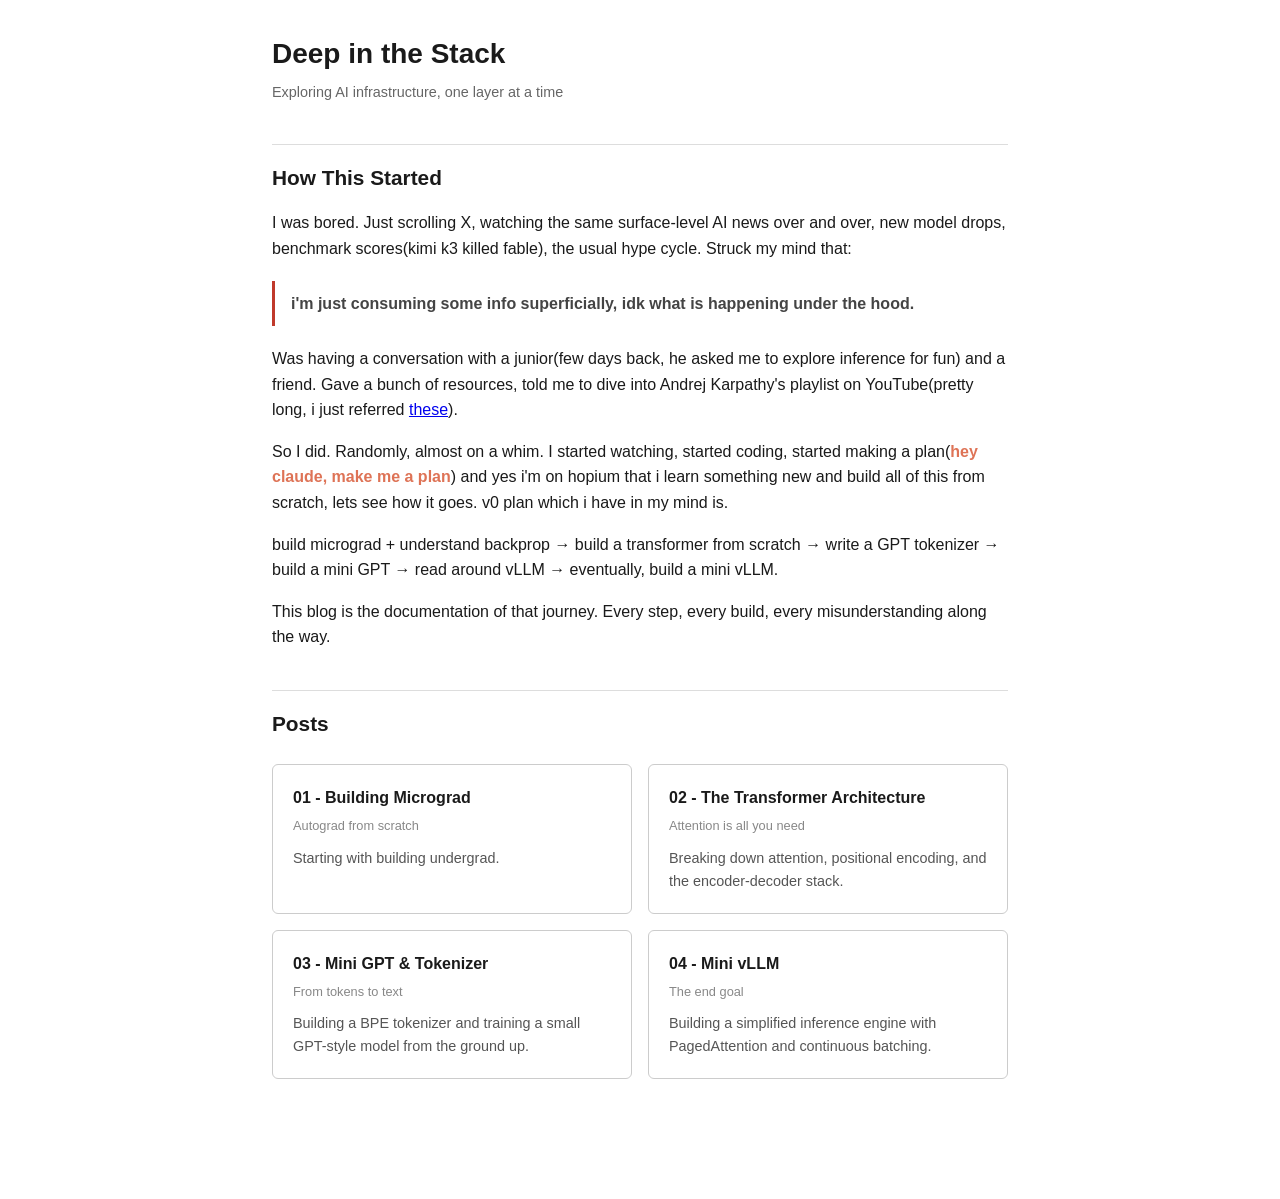
==== index.html @ 7047fded "v0" ====
<!doctype html>
<html lang="en">
<head>
<meta charset="utf-8">
<meta name="viewport" content="width=device-width, initial-scale=1">
<title>Deep in the Stack</title>
<style>
  :root { color-scheme: light dark; }
  body {
    font-family: -apple-system, BlinkMacSystemFont, "Segoe UI", Roboto, sans-serif;
    line-height: 1.6;
    max-width: 46rem;
    margin: 0 auto;
    padding: 2rem 1.25rem 6rem;
    color: #1a1a1a;
    background: #fff;
  }
  h1 { font-size: 1.75rem; margin: 0 0 .25rem; }
  h2 { font-size: 1.3rem; margin: 2.5rem 0 .75rem; padding-top: 1rem; border-top: 1px solid #ddd; }
  h3 { font-size: 1.05rem; margin: 1.75rem 0 .5rem; }
  .sub { color: #666; margin: 0 0 1.5rem; font-size: .9rem; }
  table { border-collapse: collapse; width: 100%; margin: 1rem 0; font-size: .9rem; }
  th, td { border: 1px solid #ccc; padding: .4rem .6rem; text-align: left; vertical-align: top; }
  th { background: #f2f2f2; font-weight: 600; }
  code { background: #f2f2f2; padding: .1rem .3rem; border-radius: 3px; font-size: .85em; }
  .note { border-left: 3px solid #999; padding: .6rem 0 .6rem 1rem; margin: 1.25rem 0; color: #444; }
  .warn { border-left-color: #c0392b; }
  .build { color: #1a7f37; font-weight: 600; }
  .partner { color: #DE7356; font-weight: 600; }
  .skip { color: #c0392b; font-weight: 600; }
  .have { color: #0969da; font-weight: 600; }
  ul, ol { padding-left: 1.4rem; }
  li { margin: .3rem 0; }
  .wrap { overflow-x: auto; }

  .cards {
    display: grid;
    grid-template-columns: repeat(auto-fill, minmax(16rem, 1fr));
    gap: 1rem;
    margin: 1.5rem 0;
  }
  .card {
    border: 1px solid #ccc;
    border-radius: 6px;
    padding: 1.25rem;
    text-decoration: none;
    color: inherit;
    display: block;
    transition: border-color 0.15s ease;
  }
  .card:hover { border-color: #999; }
  .card h3 { font-size: 1rem; margin: 0 0 .35rem; }
  .card .meta { font-size: .8rem; color: #888; margin: 0; }
  .card .desc { font-size: .9rem; color: #555; margin: .6rem 0 0; }
  @media (prefers-color-scheme: dark) {
    body { color: #e4e4e4; background: #191919; }
    h2 { border-top-color: #3a3a3a; }
    th { background: #262626; }
    th, td { border-color: #3a3a3a; }
    code { background: #262626; }
    .sub { color: #999; }
    .note { color: #bbb; border-left-color: #666; }
    .warn { border-left-color: #e74c3c; }
    .build { color: #3fb950; }
    .partner { color: #DE7356; }
    .skip { color: #f85149; }
    .have { color: #58a6ff; }
    .card { border-color: #3a3a3a; }
    .card:hover { border-color: #555; }
    .card .meta { color: #777; }
    .card .desc { color: #aaa; }
  }
</style>
</head>
<body>

<h1>Deep in the Stack</h1>
<p class="sub">
  Exploring AI infrastructure, one layer at a time
</p>

<h2>How This Started</h2>
<p>
  I was bored. Just scrolling X, watching the same surface-level AI news over and over, new model drops, benchmark scores(kimi k3 killed fable), the usual hype cycle.
  Struck my mind that:
  </p>
  <div class="note warn">
    <strong>i'm just consuming some info superficially, idk what is happening under the hood.</strong>
  </div>
<p>
  Was having a conversation with a junior(few days back, he asked me to explore inference for fun) and a friend. Gave a bunch of resources, told me to dive into Andrej Karpathy's playlist on YouTube(pretty long, i just referred <a href="https://youtube.com/playlist?list=PLR_YO5t3LK6o&si=Pe8R0jk0XlUkGrOL" target="_blank">these</a>).
</p>
<p>
  So I did. Randomly, almost on a whim. I started watching, started coding, started
  making a plan(<span class="partner">hey claude, make me a plan</span>) 
  
and yes i'm on hopium that i learn something new and build all of this from scratch, lets see how it goes. v0 plan which i have in my mind is.
  <p>
  build micrograd + understand
  backprop → build a transformer from scratch → write a GPT tokenizer → build a mini
  GPT → read around vLLM → eventually, build a mini vLLM.
</p>
<p>
  This blog is the documentation of that journey. Every step, every build, every
  misunderstanding along the way.
</p>

<h2>Posts</h2>
<div class="cards">
  <a href="posts/01-micrograd.html" class="card">
    <h3>01 - Building Micrograd</h3>
    <p class="meta">Autograd from scratch</p>
    <p class="desc">Starting with building undergrad.</p>
  </a>
  <a href="posts/02-transformers.html" class="card">
    <h3>02 - The Transformer Architecture</h3>
    <p class="meta">Attention is all you need</p>
    <p class="desc">Breaking down attention, positional encoding, and the encoder-decoder stack.</p>
  </a>
  <a href="posts/03-mini-gpt.html" class="card">
    <h3>03 - Mini GPT &amp; Tokenizer</h3>
    <p class="meta">From tokens to text</p>
    <p class="desc">Building a BPE tokenizer and training a small GPT-style model from the ground up.</p>
  </a>
  <a href="posts/04-mini-vllm.html" class="card">
    <h3>04 - Mini vLLM</h3>
    <p class="meta">The end goal</p>
    <p class="desc">Building a simplified inference engine with PagedAttention and continuous batching.</p>
  </a>
</div>

</body>
<script>
  function warn(text, selector) {
    const el = document.createElement('div');
    el.className = 'note warn';
    el.textContent = text;
    if (selector) {
      const ref = document.querySelector(selector);
      if (ref && ref.parentNode) ref.parentNode.insertBefore(el, ref);
      else document.body.appendChild(el);
    } else {
      document.body.appendChild(el);
    }
    return el;
  }
  window.warn = warn;
</script>
</html>
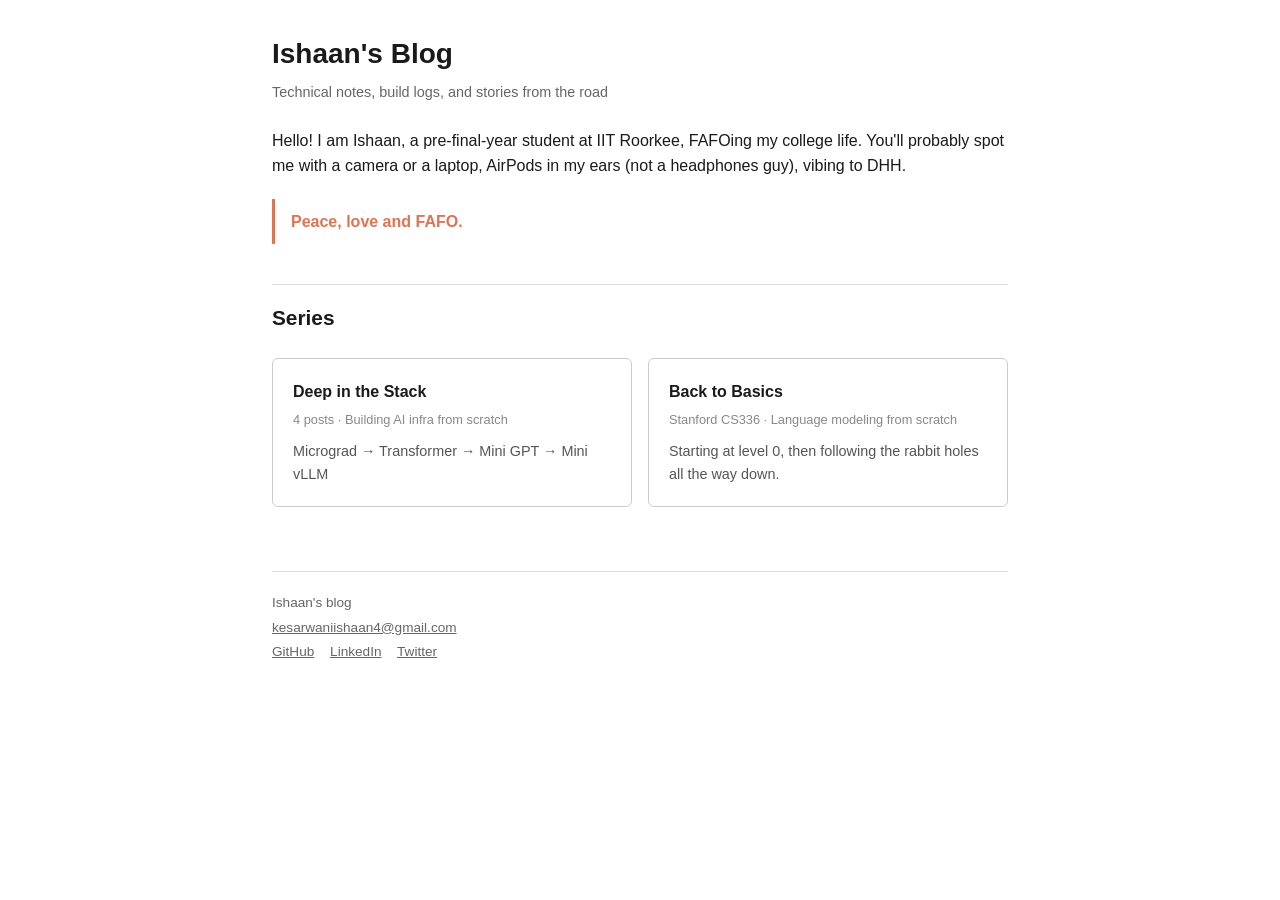
==== commit 2161c1d4: "bruh" ====
--- a/index.html
+++ b/index.html
@@ -3,7 +3,7 @@
 <head>
 <meta charset="utf-8">
 <meta name="viewport" content="width=device-width, initial-scale=1">
-<title>Deep in the Stack</title>
+<title>Ishaan's Blog</title>
 <style>
   :root { color-scheme: light dark; }
   body {
@@ -24,6 +24,7 @@
   th { background: #f2f2f2; font-weight: 600; }
   code { background: #f2f2f2; padding: .1rem .3rem; border-radius: 3px; font-size: .85em; }
   .note { border-left: 3px solid #999; padding: .6rem 0 .6rem 1rem; margin: 1.25rem 0; color: #444; }
+  blockquote { margin: 1.25rem 0; padding: .6rem 1rem; border-left: 3px solid #DE7356; color: #DE7356; font-weight: 600; }
   .warn { border-left-color: #c0392b; }
   .build { color: #1a7f37; font-weight: 600; }
   .partner { color: #DE7356; font-weight: 600; }
@@ -52,6 +53,9 @@
   .card h3 { font-size: 1rem; margin: 0 0 .35rem; }
   .card .meta { font-size: .8rem; color: #888; margin: 0; }
   .card .desc { font-size: .9rem; color: #555; margin: .6rem 0 0; }
+  .site-footer { margin-top: 4rem; padding-top: 1rem; border-top: 1px solid #ddd; color: #666; font-size: .85rem; }
+  .site-footer p { margin: .2rem 0; }
+  .site-footer a { color: inherit; margin-right: .75rem; }
   @media (prefers-color-scheme: dark) {
     body { color: #e4e4e4; background: #191919; }
     h2 { border-top-color: #3a3a3a; }
@@ -60,6 +64,7 @@
     code { background: #262626; }
     .sub { color: #999; }
     .note { color: #bbb; border-left-color: #666; }
+    blockquote { color: #DE7356; border-left-color: #DE7356; }
     .warn { border-left-color: #e74c3c; }
     .build { color: #3fb950; }
     .partner { color: #DE7356; }
@@ -69,81 +74,45 @@
     .card:hover { border-color: #555; }
     .card .meta { color: #777; }
     .card .desc { color: #aaa; }
+    .site-footer { border-top-color: #3a3a3a; color: #999; }
   }
 </style>
 </head>
 <body>
 
-<h1>Deep in the Stack</h1>
+<h1>Ishaan's Blog</h1>
 <p class="sub">
-  Exploring AI infrastructure, one layer at a time
+  Technical notes, build logs, and stories from the road
 </p>
 
-<h2>How This Started</h2>
 <p>
-  I was bored. Just scrolling X, watching the same surface-level AI news over and over, new model drops, benchmark scores(kimi k3 killed fable), the usual hype cycle.
-  Struck my mind that:
-  </p>
-  <div class="note warn">
-    <strong>i'm just consuming some info superficially, idk what is happening under the hood.</strong>
-  </div>
-<p>
-  Was having a conversation with a junior(few days back, he asked me to explore inference for fun) and a friend. Gave a bunch of resources, told me to dive into Andrej Karpathy's playlist on YouTube(pretty long, i just referred <a href="https://youtube.com/playlist?list=PLR_YO5t3LK6o&si=Pe8R0jk0XlUkGrOL" target="_blank">these</a>).
+  Hello! I am Ishaan, a pre-final-year student at IIT Roorkee, FAFOing my college life. You'll probably spot me with a camera or a laptop, AirPods in my ears (not a headphones guy), vibing to DHH.
 </p>
-<p>
-  So I did. Randomly, almost on a whim. I started watching, started coding, started
-  making a plan(<span class="partner">hey claude, make me a plan</span>) 
-  
-and yes i'm on hopium that i learn something new and build all of this from scratch, lets see how it goes. v0 plan which i have in my mind is.
-  <p>
-  build micrograd + understand
-  backprop → build a transformer from scratch → write a GPT tokenizer → build a mini
-  GPT → read around vLLM → eventually, build a mini vLLM.
-</p>
-<p>
-  This blog is the documentation of that journey. Every step, every build, every
-  misunderstanding along the way.
-</p>
+<blockquote>Peace, love and FAFO.</blockquote>
 
-<h2>Posts</h2>
+<h2>Series</h2>
 <div class="cards">
-  <a href="posts/01-micrograd.html" class="card">
-    <h3>01 - Building Micrograd</h3>
-    <p class="meta">Autograd from scratch</p>
-    <p class="desc">Starting with building undergrad.</p>
+  <a href="series/deep-in-the-stack/" class="card">
+    <h3>Deep in the Stack</h3>
+    <p class="meta">4 posts · Building AI infra from scratch</p>
+    <p class="desc">Micrograd → Transformer → Mini GPT → Mini vLLM</p>
   </a>
-  <a href="posts/02-transformers.html" class="card">
-    <h3>02 - The Transformer Architecture</h3>
-    <p class="meta">Attention is all you need</p>
-    <p class="desc">Breaking down attention, positional encoding, and the encoder-decoder stack.</p>
-  </a>
-  <a href="posts/03-mini-gpt.html" class="card">
-    <h3>03 - Mini GPT &amp; Tokenizer</h3>
-    <p class="meta">From tokens to text</p>
-    <p class="desc">Building a BPE tokenizer and training a small GPT-style model from the ground up.</p>
-  </a>
-  <a href="posts/04-mini-vllm.html" class="card">
-    <h3>04 - Mini vLLM</h3>
-    <p class="meta">The end goal</p>
-    <p class="desc">Building a simplified inference engine with PagedAttention and continuous batching.</p>
+  <a href="series/back-to-basics/" class="card">
+    <h3>Back to Basics</h3>
+    <p class="meta">Stanford CS336 · Language modeling from scratch</p>
+    <p class="desc">Starting at level 0, then following the rabbit holes all the way down.</p>
   </a>
 </div>
 
+<footer class="site-footer">
+  <p>Ishaan's blog</p>
+  <p><a href="mailto:kesarwaniishaan4@gmail.com">kesarwaniishaan4@gmail.com</a></p>
+  <p>
+    <a href="https://github.com/IshaanXCoder" target="_blank" rel="noreferrer">GitHub</a>
+    <a href="https://linkedin.com/in/ishaan-kesarwani" target="_blank" rel="noreferrer">LinkedIn</a>
+    <a href="https://x.com/0xIshaanK06" target="_blank" rel="noreferrer">Twitter</a>
+  </p>
+</footer>
+
 </body>
-<script>
-  function warn(text, selector) {
-    const el = document.createElement('div');
-    el.className = 'note warn';
-    el.textContent = text;
-    if (selector) {
-      const ref = document.querySelector(selector);
-      if (ref && ref.parentNode) ref.parentNode.insertBefore(el, ref);
-      else document.body.appendChild(el);
-    } else {
-      document.body.appendChild(el);
-    }
-    return el;
-  }
-  window.warn = warn;
-</script>
 </html>
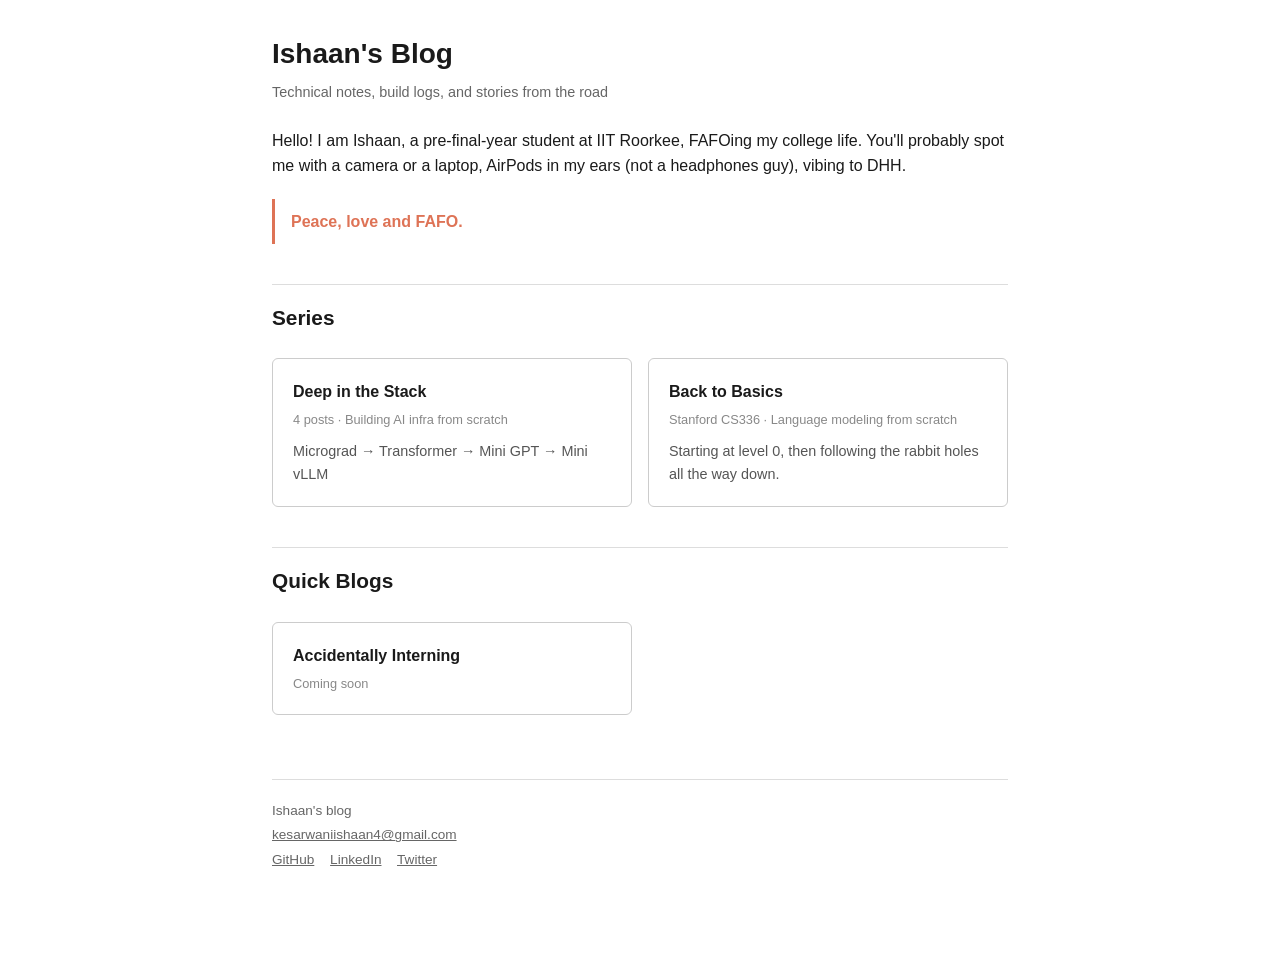
==== commit 692df087: "Add quick blogs section" ====
--- a/index.html
+++ b/index.html
@@ -104,6 +104,14 @@
   </a>
 </div>
 
+<h2>Quick Blogs</h2>
+<div class="cards">
+  <a href="quick-blogs/accidentally-interning/" class="card">
+    <h3>Accidentally Interning</h3>
+    <p class="meta">Coming soon</p>
+  </a>
+</div>
+
 <footer class="site-footer">
   <p>Ishaan's blog</p>
   <p><a href="mailto:kesarwaniishaan4@gmail.com">kesarwaniishaan4@gmail.com</a></p>
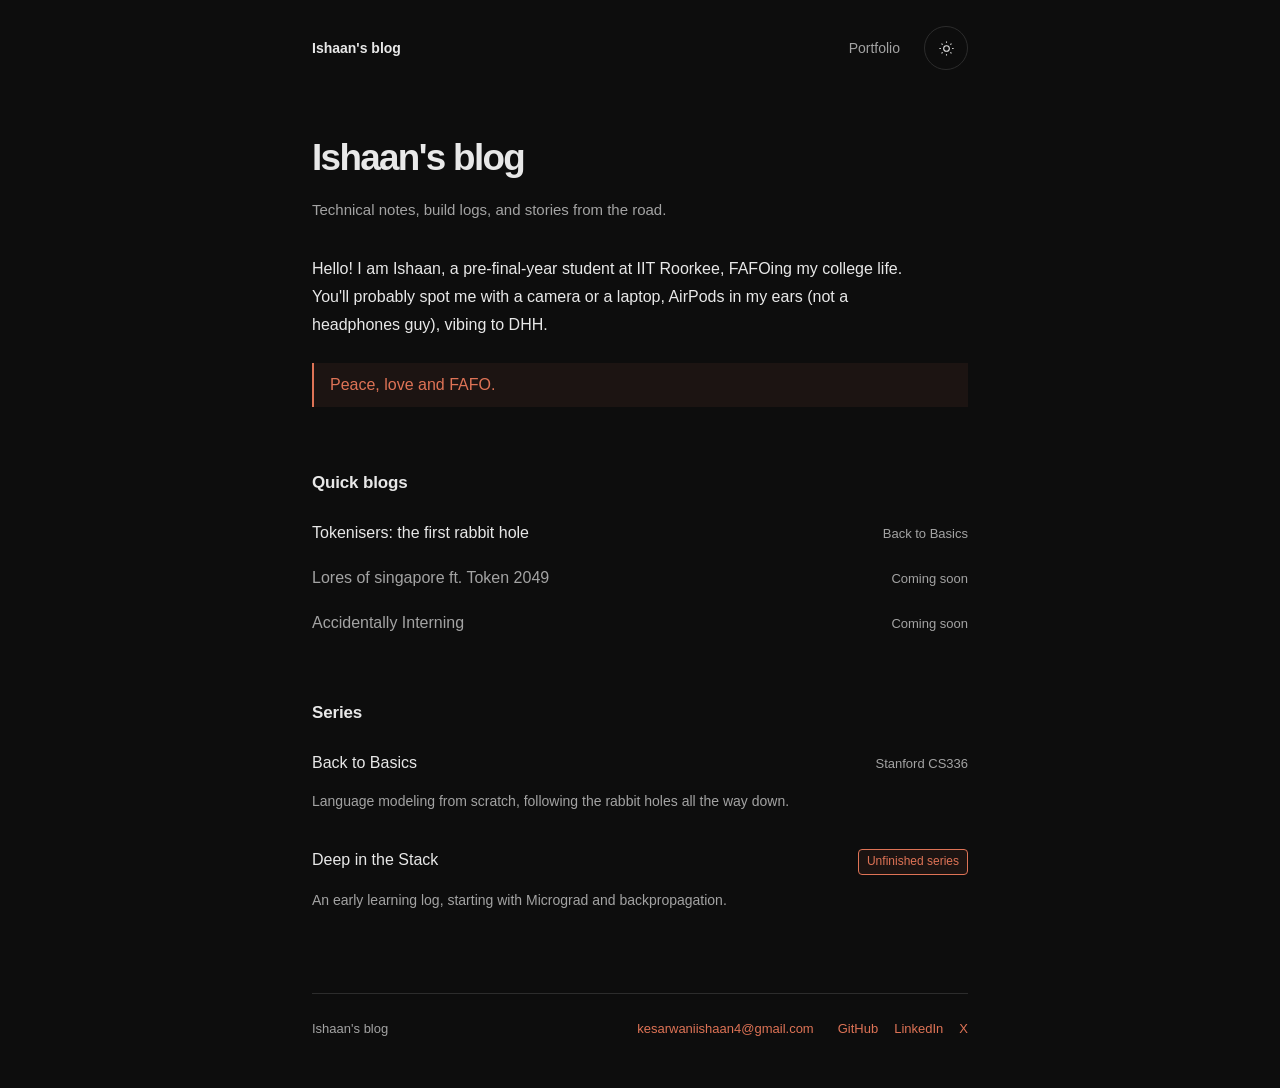
==== commit cd190edd: "Improve blog reading experience and writing index" ====
--- a/index.html
+++ b/index.html
@@ -4,123 +4,53 @@
 <meta charset="utf-8">
 <meta name="viewport" content="width=device-width, initial-scale=1">
 <title>Ishaan's Blog</title>
-<style>
-  :root { color-scheme: light dark; }
-  body {
-    font-family: -apple-system, BlinkMacSystemFont, "Segoe UI", Roboto, sans-serif;
-    line-height: 1.6;
-    max-width: 46rem;
-    margin: 0 auto;
-    padding: 2rem 1.25rem 6rem;
-    color: #1a1a1a;
-    background: #fff;
-  }
-  h1 { font-size: 1.75rem; margin: 0 0 .25rem; }
-  h2 { font-size: 1.3rem; margin: 2.5rem 0 .75rem; padding-top: 1rem; border-top: 1px solid #ddd; }
-  h3 { font-size: 1.05rem; margin: 1.75rem 0 .5rem; }
-  .sub { color: #666; margin: 0 0 1.5rem; font-size: .9rem; }
-  table { border-collapse: collapse; width: 100%; margin: 1rem 0; font-size: .9rem; }
-  th, td { border: 1px solid #ccc; padding: .4rem .6rem; text-align: left; vertical-align: top; }
-  th { background: #f2f2f2; font-weight: 600; }
-  code { background: #f2f2f2; padding: .1rem .3rem; border-radius: 3px; font-size: .85em; }
-  .note { border-left: 3px solid #999; padding: .6rem 0 .6rem 1rem; margin: 1.25rem 0; color: #444; }
-  blockquote { margin: 1.25rem 0; padding: .6rem 1rem; border-left: 3px solid #DE7356; color: #DE7356; font-weight: 600; }
-  .warn { border-left-color: #c0392b; }
-  .build { color: #1a7f37; font-weight: 600; }
-  .partner { color: #DE7356; font-weight: 600; }
-  .skip { color: #c0392b; font-weight: 600; }
-  .have { color: #0969da; font-weight: 600; }
-  ul, ol { padding-left: 1.4rem; }
-  li { margin: .3rem 0; }
-  .wrap { overflow-x: auto; }
 
-  .cards {
-    display: grid;
-    grid-template-columns: repeat(auto-fill, minmax(16rem, 1fr));
-    gap: 1rem;
-    margin: 1.5rem 0;
-  }
-  .card {
-    border: 1px solid #ccc;
-    border-radius: 6px;
-    padding: 1.25rem;
-    text-decoration: none;
-    color: inherit;
-    display: block;
-    transition: border-color 0.15s ease;
-  }
-  .card:hover { border-color: #999; }
-  .card h3 { font-size: 1rem; margin: 0 0 .35rem; }
-  .card .meta { font-size: .8rem; color: #888; margin: 0; }
-  .card .desc { font-size: .9rem; color: #555; margin: .6rem 0 0; }
-  .site-footer { margin-top: 4rem; padding-top: 1rem; border-top: 1px solid #ddd; color: #666; font-size: .85rem; }
-  .site-footer p { margin: .2rem 0; }
-  .site-footer a { color: inherit; margin-right: .75rem; }
-  @media (prefers-color-scheme: dark) {
-    body { color: #e4e4e4; background: #191919; }
-    h2 { border-top-color: #3a3a3a; }
-    th { background: #262626; }
-    th, td { border-color: #3a3a3a; }
-    code { background: #262626; }
-    .sub { color: #999; }
-    .note { color: #bbb; border-left-color: #666; }
-    blockquote { color: #DE7356; border-left-color: #DE7356; }
-    .warn { border-left-color: #e74c3c; }
-    .build { color: #3fb950; }
-    .partner { color: #DE7356; }
-    .skip { color: #f85149; }
-    .have { color: #58a6ff; }
-    .card { border-color: #3a3a3a; }
-    .card:hover { border-color: #555; }
-    .card .meta { color: #777; }
-    .card .desc { color: #aaa; }
-    .site-footer { border-top-color: #3a3a3a; color: #999; }
-  }
-</style>
+<link rel="stylesheet" href="assets/blog.css">
+<script>try{document.documentElement.dataset.theme=localStorage.getItem("ishaan-blog-theme")||"dark";}catch{}</script>
+<script type="module" src="assets/blog.js"></script>
 </head>
-<body>
-
-<h1>Ishaan's Blog</h1>
-<p class="sub">
-  Technical notes, build logs, and stories from the road
-</p>
-
-<p>
-  Hello! I am Ishaan, a pre-final-year student at IIT Roorkee, FAFOing my college life. You'll probably spot me with a camera or a laptop, AirPods in my ears (not a headphones guy), vibing to DHH.
-</p>
+<body id="top">
+<div class="reading-progress" role="progressbar" aria-label="Page reading progress" aria-valuemin="0" aria-valuemax="100" aria-valuenow="0"></div>
+<a class="skip-link" href="#main">Skip to content</a>
+<header class="site-header">
+  <a class="site-name" href="./">Ishaan's blog</a>
+  <a class="portfolio-link" href="https://ishaanxcoder.github.io/">Portfolio</a>
+  <button class="theme-toggle" type="button" aria-label="Switch to light theme">
+    <svg class="sun" viewBox="0 0 24 24" fill="none" stroke="currentColor" stroke-width="1.5" aria-hidden="true"><circle cx="12" cy="12" r="4"/><path d="M12 2v2m0 16v2M2 12h2m16 0h2M5 5l1.5 1.5m11 11L19 19M5 19l1.5-1.5m11-11L19 5"/></svg>
+    <svg class="moon" viewBox="0 0 24 24" fill="none" stroke="currentColor" stroke-width="1.5" aria-hidden="true"><path d="M20.5 13.5A8.5 8.5 0 0 1 10.5 3a8.5 8.5 0 1 0 10 10.5Z"/></svg>
+  </button>
+</header>
+<main id="main">
+<header class="home-intro">
+<h1>Ishaan's blog</h1>
+<p class="sub">Technical notes, build logs, and stories from the road.</p>
+<p>Hello! I am Ishaan, a pre-final-year student at IIT Roorkee, FAFOing my college life. You'll probably spot me with a camera or a laptop, AirPods in my ears (not a headphones guy), vibing to DHH.</p>
 <blockquote>Peace, love and FAFO.</blockquote>
-
-<h2>Series</h2>
-<div class="cards">
-  <a href="series/deep-in-the-stack/" class="card">
-    <h3>Deep in the Stack</h3>
-    <p class="meta">4 posts · Building AI infra from scratch</p>
-    <p class="desc">Micrograd → Transformer → Mini GPT → Mini vLLM</p>
-  </a>
-  <a href="series/back-to-basics/" class="card">
-    <h3>Back to Basics</h3>
-    <p class="meta">Stanford CS336 · Language modeling from scratch</p>
-    <p class="desc">Starting at level 0, then following the rabbit holes all the way down.</p>
-  </a>
-</div>
-
-<h2>Quick Blogs</h2>
-<div class="cards">
-  <a href="quick-blogs/accidentally-interning/" class="card">
-    <h3>Accidentally Interning</h3>
-    <p class="meta">Coming soon</p>
-  </a>
-</div>
-
+</header>
+<section class="writing-section" aria-labelledby="writing-heading">
+<h2 id="writing-heading">Quick blogs</h2>
+<ul class="writing-list">
+  <li><a href="series/back-to-basics/posts/01-tokenisers.html"><span class="writing-title">Tokenisers: the first rabbit hole</span><span class="writing-meta">Back to Basics</span></a></li>
+  <li><span class="writing-unavailable"><span>Lores of singapore ft. Token 2049</span><span class="writing-meta">Coming soon</span></span></li>
+  <li><span class="writing-unavailable"><span>Accidentally Interning</span><span class="writing-meta">Coming soon</span></span></li>
+</ul>
+</section>
+<section class="writing-section" aria-labelledby="series-heading">
+<h2 id="series-heading">Series</h2>
+<ul class="writing-list">
+  <li><a href="series/back-to-basics/"><span class="writing-title">Back to Basics</span><span class="writing-meta">Stanford CS336</span></a><p class="series-description">Language modeling from scratch, following the rabbit holes all the way down.</p></li>
+  <li><a href="series/deep-in-the-stack/"><span class="writing-title">Deep in the Stack</span><span class="writing-meta series-status">Unfinished series</span></a><p class="series-description">An early learning log, starting with Micrograd and backpropagation.</p></li>
+</ul>
+</section>
+</main>
 <footer class="site-footer">
   <p>Ishaan's blog</p>
   <p><a href="mailto:kesarwaniishaan4@gmail.com">kesarwaniishaan4@gmail.com</a></p>
   <p>
     <a href="https://github.com/IshaanXCoder" target="_blank" rel="noreferrer">GitHub</a>
     <a href="https://linkedin.com/in/ishaan-kesarwani" target="_blank" rel="noreferrer">LinkedIn</a>
-    <a href="https://x.com/0xIshaanK06" target="_blank" rel="noreferrer">Twitter</a>
+    <a href="https://x.com/0xIshaanK06" target="_blank" rel="noreferrer">X</a>
   </p>
 </footer>
-
 </body>
 </html>
--- a/assets/blog.css
+++ b/assets/blog.css
@@ -0,0 +1,141 @@
+:root {
+  color-scheme: dark;
+  --bg: #0d0d0d;
+  --text: #e8e8e8;
+  --muted: #a3a3a3;
+  --border: #2c2c2c;
+  --surface: #191919;
+  --accent: #de7356;
+  --accent-soft: #de735612;
+  --build: #91c999;
+  --info: #8ab4e8;
+  --warning: #ef9c90;
+}
+:root[data-theme="light"] {
+  color-scheme: light;
+  --bg: #fff;
+  --text: #171717;
+  --muted: #656565;
+  --border: #dedede;
+  --surface: #f5f5f5;
+  --accent: #a13f28;
+  --accent-soft: #de735610;
+  --build: #23723b;
+  --info: #245eab;
+  --warning: #b33126;
+}
+*, *::before, *::after { box-sizing: border-box; }
+html { scroll-padding-top: 6rem; scroll-behavior: smooth; }
+body { max-width: 44rem; margin: 0 auto; padding: 0 1.5rem; color: var(--text); background: var(--bg); font-family: -apple-system, BlinkMacSystemFont, "Segoe UI", sans-serif; font-size: 1rem; font-weight: 400; line-height: 1.75; -webkit-font-smoothing: antialiased; }
+a { color: var(--accent); text-underline-offset: .22em; text-decoration-thickness: 1px; }
+a:hover { text-decoration-color: var(--accent); }
+button { font: inherit; }
+:focus-visible { outline: 2px solid var(--accent); outline-offset: 5px; }
+.skip-link { position: absolute; top: .5rem; left: -9999px; z-index: 100; padding: .5rem 1rem; background: var(--text); color: var(--bg); }
+.skip-link:focus { left: 1rem; }
+.site-header { display: flex; align-items: center; gap: 1.5rem; min-height: 6rem; margin-bottom: 2.5rem; font-size: .875rem; }
+.site-header a { text-decoration: none; }
+.site-header a:hover { text-decoration: underline; }
+.site-name { color: var(--text); margin-right: auto; font-weight: 600; }
+.site-header .portfolio-link { color: var(--muted); }
+.theme-toggle { display: grid; place-items: center; flex-shrink: 0; width: 44px; height: 44px; border: 1px solid var(--border); border-radius: 50%; background: transparent; color: var(--text); cursor: pointer; }
+.theme-toggle svg { width: 17px; height: 17px; }
+.theme-toggle .moon, [data-theme="light"] .theme-toggle .sun { display: none; }
+[data-theme="light"] .theme-toggle .moon { display: block; }
+h1 { margin: 0 0 1rem; font-size: clamp(1.85rem, 4vw, 2.3rem); font-weight: 650; line-height: 1.22; letter-spacing: -.045em; text-wrap: balance; }
+h2 { margin: 2.75rem 0 1rem; font-size: 1.4rem; font-weight: 600; line-height: 1.4; letter-spacing: -.025em; }
+h3 { margin: 2rem 0 .75rem; font-size: 1.15rem; font-weight: 600; line-height: 1.45; letter-spacing: -.015em; }
+h4 { margin: 1.75rem 0 .5rem; font-size: 1rem; }
+p { margin: 0 0 1.35rem; }
+.sub { color: var(--muted); margin: 0 0 2rem; font-size: .9375rem; }
+.home-intro { margin-bottom: 4rem; }
+.home-intro > p:not(.sub) { max-width: 38rem; }
+blockquote { margin: 1.5rem 0 0; padding: .5rem 1rem; border-left: 2px solid var(--accent); color: var(--accent); background: var(--accent-soft); }
+.writing-section { margin: 0 0 3.5rem; }
+.writing-section h2 { margin: 0 0 1rem; font-size: 1.0625rem; letter-spacing: -.01em; }
+.writing-list { margin: 0; padding: 0; list-style: none; }
+.writing-list li { margin: 0; }
+.writing-list a, .writing-unavailable { display: flex; flex-wrap: wrap; align-items: baseline; justify-content: space-between; gap: .25rem 1.5rem; padding: .65rem 0; color: inherit; text-decoration: none; line-height: 1.5; }
+.writing-list a:hover .writing-title { color: var(--accent); text-decoration: underline; text-underline-offset: 4px; }
+.writing-meta { flex-shrink: 0; color: var(--muted); font-size: .8125rem; }
+.writing-unavailable { color: var(--muted); }
+.series-status { display: inline-block; width: fit-content; margin: 0 0 1rem; padding: .15rem .5rem; border: 1px solid var(--accent); border-radius: 4px; background: var(--accent-soft); color: var(--accent); font-size: .75rem; line-height: 1.6; }
+.writing-list .series-status { margin: 0; }
+.series-description { margin: .2rem 0 1.5rem; max-width: 35rem; color: var(--muted); font-size: .875rem; }
+.series-section { margin-bottom: 3rem; }
+.series-section h2 { margin-top: 0; font-size: 1.0625rem; }
+.back-link { display: inline-block; margin: 0 0 1.5rem; color: var(--muted); text-decoration: none; font-size: .875rem; }
+.back-link::before { content: "← "; }
+.back-link:hover { color: var(--text); }
+ul, ol { padding-left: 1.4rem; }
+li { margin: .5rem 0; }
+code { padding: .15rem .3rem; border-radius: 4px; background: var(--surface); font-family: ui-monospace, SFMono-Regular, Menlo, Consolas, monospace; font-size: .85em; overflow-wrap: anywhere; }
+pre { max-width: 100%; overflow-x: auto; padding: 1.25rem; border: 1px solid var(--border); border-radius: .5rem; background: var(--surface); line-height: 1.6; }
+pre code { padding: 0; overflow-wrap: normal; }
+.note { margin: 1.75rem 0; padding: .75rem 1rem; border-left: 2px solid var(--accent); background: var(--accent-soft); color: var(--muted); }
+.note.warn { border-left-color: var(--warning); }
+.build, .partner, .skip, .have { font-weight: 500; }
+.build { color: var(--build); }
+.partner { color: var(--accent); }
+.skip { color: var(--warning); }
+.have { color: var(--info); }
+table { width: 100%; margin: 1.5rem 0; border-collapse: collapse; font-size: .875rem; }
+th, td { padding: .65rem; border: 1px solid var(--border); text-align: left; vertical-align: top; }
+th { background: var(--surface); }
+.wrap { max-width: 100%; overflow-x: auto; }
+img, video { max-width: 100%; height: auto; }
+.playlist { margin: 1.5rem 0; }
+.playlist iframe { display: block; width: 100%; aspect-ratio: 16 / 9; border: 1px solid var(--border); border-radius: .5rem; }
+.playlist figcaption { margin-top: .6rem; color: var(--muted); font-size: .8125rem; }
+.site-footer { display: flex; flex-wrap: wrap; gap: .75rem 1.5rem; margin-top: 5rem; padding: 1.5rem 0 3rem; border-top: 1px solid var(--border); color: var(--muted); font-size: .8125rem; }
+.site-footer p { margin: 0; }
+.site-footer p:first-child { margin-right: auto; }
+.site-footer p:last-child { display: flex; flex-wrap: wrap; gap: 1rem; }
+.site-footer a { text-decoration: none; }
+.site-footer a:hover { color: var(--text); text-decoration: underline; }
+.coming-soon { padding: 2rem 0 4rem; }
+.coming-soon p { color: var(--muted); }
+.reading-progress { position: fixed; inset: 0 0 auto; z-index: 100; height: 3px; background: var(--accent); transform: scaleX(0); transform-origin: left; pointer-events: none; }
+.post-page { max-width: 73rem; }
+.post-page > .site-header { margin-bottom: 2.5rem; }
+.reading-layout { display: grid; grid-template-columns: 13.5rem minmax(0, 42rem); gap: 4rem; align-items: start; }
+.reading-layout > article { grid-column: 2; min-width: 0; font-size: 1.0625rem; }
+.reading-layout > article > .back-link { font-size: .8125rem; }
+.reading-layout > article .sub { margin-bottom: 2.5rem; font-size: .875rem; }
+.reading-layout > article > h1 { margin-bottom: .75rem; }
+.toc { grid-column: 1; grid-row: 1; position: sticky; top: 2rem; max-height: calc(100dvh - 4rem); overflow-y: auto; scrollbar-width: thin; font-size: .8125rem; line-height: 1.5; }
+.toc summary { padding: .5rem 0 1rem; font-size: .875rem; font-weight: 550; }
+.toc ul { margin: 0; padding: 0; border-left: 1px solid var(--border); list-style: none; }
+.toc li { margin: 0; }
+.toc a { display: block; margin-left: -1px; padding: .4rem .75rem; border-left: 2px solid transparent; color: var(--muted); text-decoration: none; overflow-wrap: anywhere; }
+.toc a:hover { color: var(--text); }
+.toc a[aria-current="location"] { border-left-color: var(--accent); color: var(--accent); }
+.toc .level-3 a { padding-left: 1.4rem; }
+.toc .level-4 a { padding-left: 2rem; }
+.post-page .site-footer { margin-left: 17.5rem; }
+@media (min-width: 1100px) {
+  .toc summary { list-style: none; pointer-events: none; }
+  .toc summary::-webkit-details-marker { display: none; }
+}
+@media (max-width: 1099px) {
+  .post-page { max-width: 45rem; }
+  .reading-layout { display: block; }
+  .toc { z-index: 20; top: 0; max-height: min(55dvh, 26rem); margin-bottom: 2rem; padding: .5rem 0; border-block: 1px solid var(--border); background: var(--bg); }
+  .toc summary { min-height: 44px; padding: .6rem 0; cursor: pointer; }
+  .toc nav { padding: .5rem 0 1rem; }
+  .post-page .site-footer { margin-left: 0; }
+}
+@media (max-width: 600px) {
+  body { padding-inline: 1.25rem; }
+  .site-header { min-height: 5rem; gap: 1rem; margin-bottom: 2rem; }
+  .site-header .portfolio-link { font-size: .8125rem; }
+  .home-intro { margin-bottom: 3rem; }
+  .writing-list a, .writing-unavailable { display: block; padding-block: .7rem; }
+  .writing-meta { display: block; margin-top: .25rem; }
+  .reading-layout > article { font-size: 1rem; }
+  .site-footer { margin-top: 3rem; }
+  .site-footer p:first-child { flex-basis: 100%; }
+}
+@media (prefers-reduced-motion: reduce) {
+  *, *::before, *::after { scroll-behavior: auto !important; }
+}
